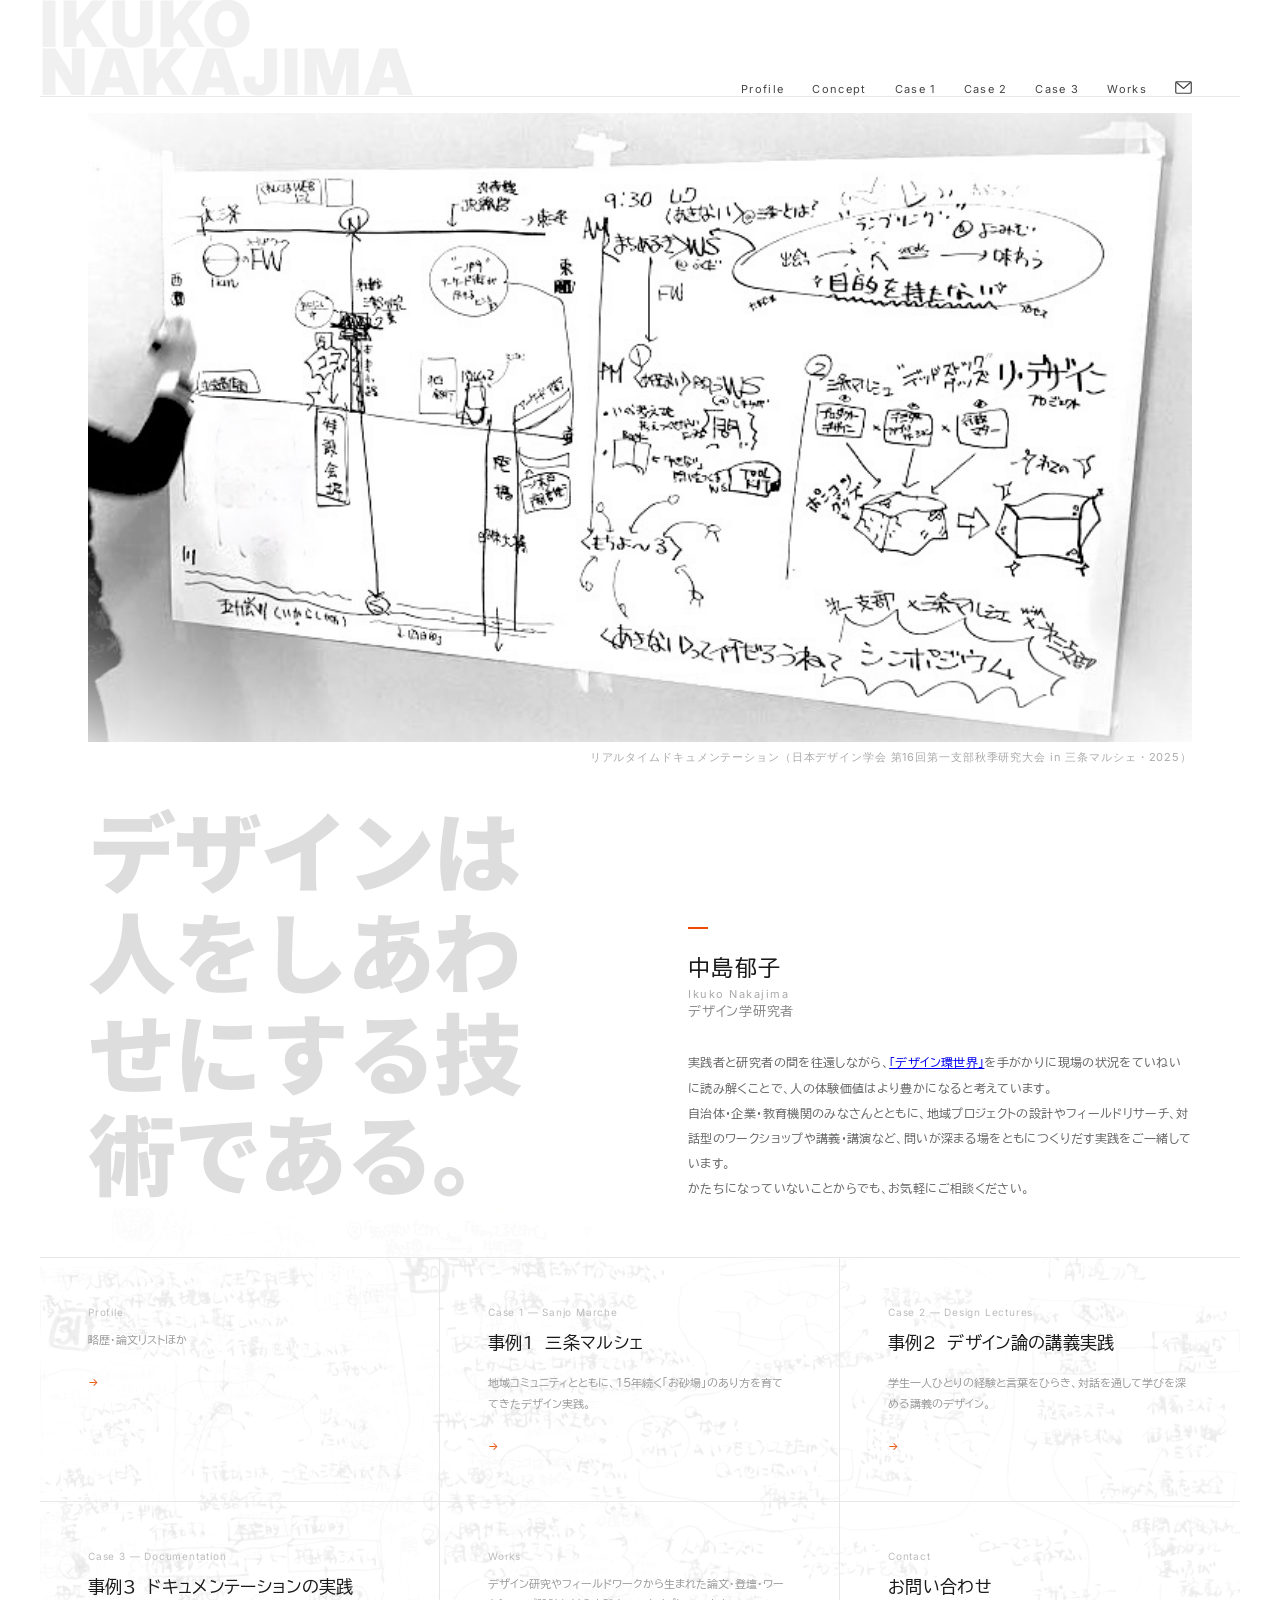
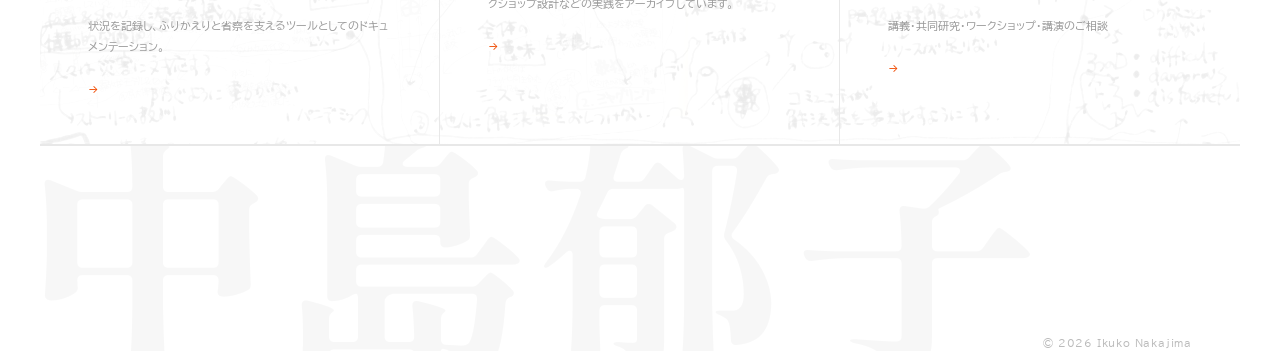
==== index.html @ 6f0a86b4 "Add files via upload" ====
<!DOCTYPE html>
<html lang="ja">
<head>
<meta charset="UTF-8">
<meta name="viewport" content="width=device-width, initial-scale=1.0">
<title>Ikuko Nakajima</title>
<meta name="description" content="Ikuko Nakajima — Designer, researcher, and educator practicing design across communities, institutions, and academia in Japan.">
<!-- Open Graph -->
<meta property="og:type" content="website">
<meta property="og:title" content="中島郁子 / Ikuko Nakajima">
<meta property="og:description" content="デザイン学研究者——実践と研究を往還し、デザイン環世界を媒介しながら状況を読み解き、誰もが楽しめる「お砂場」を創造する。">
<meta property="og:url" content="https://ikukonakajima.jp">
<meta property="og:image" content="https://ikukonakajima.jp/key/IMG_0396.jpg">
<meta property="og:locale" content="ja_JP">
<!-- Twitter Card -->
<meta name="twitter:card" content="summary_large_image">
<meta name="twitter:title" content="中島郁子 / Ikuko Nakajima">
<meta name="twitter:description" content="デザイン学研究者——実践と研究を往還し、デザイン環世界を媒介しながら状況を読み解き、誰もが楽しめる「お砂場」を創造する。">
<meta name="twitter:image" content="https://ikukonakajima.jp/key/IMG_0396.jpg">
<link rel="icon" href="favicon.svg" type="image/svg+xml">
<link rel="icon" href="/favicon.ico" type="image/x-icon">
<link href="https://fonts.googleapis.com/css2?family=BIZ+UDPGothic:wght@400;700&family=Noto+Sans+JP:wght@300;400;500;700;900&family=Inter:wght@200;300;400;900&family=Shippori+Mincho+B1:wght@800&display=swap" rel="stylesheet">
<link rel="stylesheet" href="common.css?v=6">
<style>
/* Hero image */
.hero-img-wrap {
  position: relative;
  width: 100%;
  padding: 16px 48px 8px;
}
.hero-img-wrap::after {
  content: '';
  position: absolute;
  inset: 0;
  background: radial-gradient(ellipse 88% 80% at center, transparent 55%, #fff 85%);
  pointer-events: none;
  z-index: 1;
}
.hero-img {
  width: 100%;
  height: auto;
  display: block;
}

/* Hero text — 2 column */
.hero-text {
  display: grid;
  grid-template-columns: 1fr 1fr;
  align-items: end;
}
.hero-catchcopy {
  font-family: 'Noto Sans JP', sans-serif;
  font-size: clamp(40px, 7vw, 88px);
  font-weight: 900;
  line-height: 1.15;
  letter-spacing: -0.02em;
  text-wrap: balance;
  -webkit-text-size-adjust: 100%;
  overflow-wrap: anywhere;
  padding: 32px 48px 32px 48px;
}
.hero-right { padding: 32px 48px 32px 48px; }
.hero-accent {
  width: 20px;
  height: 2px;
  background: #f04a00;
  margin-bottom: 28px;
}
.hero-name {
  font-family: 'BIZ UDPGothic', sans-serif;
  font-size: 22px;
  font-weight: 500;
  letter-spacing: 0.06em;
  margin-bottom: 8px;
}
.hero-name-en {
  font-family: 'Inter', sans-serif;
  font-size: 11px;
  font-weight: 400;
  letter-spacing: 0.14em;
  color: #aaa;
  margin-bottom: 40px;
}
.hero-lead {
  font-family: 'BIZ UDPGothic', sans-serif;
  font-size: 12px;
  font-weight: 400;
  line-height: 2.1;
  color: #666;
  letter-spacing: 0.03em;
}

/* Pages grid */
.pages-grid {
  display: grid;
  grid-template-columns: repeat(3, 1fr);
  border-top: 1px solid #e8e8e8;
  margin-top: 24px;
  position: relative;
}
.pages-grid::before {
  content: '';
  position: absolute;
  inset: 0;
  background-image: url(key/008.jpg);
  background-size: cover;
  background-position: center top;
  opacity: 0.18;
  pointer-events: none;
  z-index: 0;
}
.page-card {
  padding: 48px 48px;
  border-right: 1px solid #e8e8e8;
  border-bottom: 1px solid #e8e8e8;
  text-decoration: none;
  color: #1a1a1a;
  display: block;
  position: relative;
  overflow: hidden;
}
.page-card::before {
  content: '';
  position: absolute;
  inset: 0;
  background-image: var(--card-bg);
  background-size: cover;
  background-position: center;
  opacity: 0;
  transition: opacity 0.4s ease;
  z-index: 0;
}
.page-card:hover::before { opacity: 1; }
.page-card > * { position: relative; z-index: 1; }
.page-card:nth-child(3n) { border-right: none; }
.page-card-en {
  font-family: 'Inter', sans-serif;
  font-size: 10px;
  font-weight: 400;
  letter-spacing: 0.08em;
  color: #bbb;
  margin-bottom: 12px;
}
.page-card-ja {
  font-size: 17px;
  font-weight: 500;
  letter-spacing: 0.02em;
  margin-bottom: 16px;
  line-height: 1.55;
}
.page-card-desc {
  font-size: 11px;
  font-weight: 400;
  color: #999;
  line-height: 1.9;
}
.page-card-arrow {
  font-family: 'Inter', sans-serif;
  font-size: 11px;
  color: #f04a00;
  margin-top: 24px;
}
.page-wrap { position: relative; overflow: hidden; }
.bg-sketch {
  position: absolute;
  bottom: 12%;
  left: -6%;
  width: 60%;
  opacity: 0.15;
  pointer-events: none;
  mix-blend-mode: multiply;
  z-index: 0;
}
</style>
</head>
<body>
<div class="page-wrap">

<img class="bg-sketch" src="key/IMG_5547_w.jpeg" alt="">

<nav>
<button class="hamburger" aria-label="メニュー" onclick="toggleNav(this)"><span></span><span></span><span></span></button>
  <div class="nav-bottom">
    <a class="nav-logo" href="/">IKUKO<br>NAKAJIMA</a>
  </div>
  <div class="nav-top">
    <ul class="nav-links">
      <li><a href="outputs.html">Profile</a></li>
      <li><a href="concept.html">Concept</a></li>
      <li class="nav-case"><a href="case1.html">Case 1</a><span class="nav-case-ja">三条マルシェ</span></li>
      <li class="nav-case"><a href="case2.html">Case 2</a><span class="nav-case-ja">デザイン論</span></li>
      <li class="nav-case"><a href="documentation.html">Case 3</a><span class="nav-case-ja">ドキュメンテーション</span></li>
      <li class="nav-case"><a href="project.html">Works</a><span class="nav-case-ja">Works</span></li>
      <li><a href="contact.html" aria-label="お問い合わせ" style="display:flex;align-items:center;"><svg width="17" height="13" viewBox="0 0 17 13" fill="none" xmlns="http://www.w3.org/2000/svg"><rect x="0.75" y="0.75" width="15.5" height="11.5" rx="1.25" stroke="currentColor" stroke-width="1.2"/><polyline points="0.75,0.75 8.5,7.5 16.25,0.75" stroke="currentColor" stroke-width="1.2" stroke-linejoin="round" fill="none"/></svg></a></li>
    </ul>
  </div>
</nav>


<div class="hero-img-wrap">
  <img class="hero-img" src="key/IMG_0396.jpg" alt="デザイン環世界">
</div>
<p style="font-family: 'Inter', sans-serif; font-size: 11px; color: #aaa; letter-spacing: 0.08em; padding: 0 48px 0 48px; text-align: right;">リアルタイムドキュメンテーション（日本デザイン学会 第16回第一支部秋季研究大会 in 三条マルシェ・2025）</p>

<div class="hero-text">
  <a class="hero-catchcopy" href="concept.html" style="text-decoration:none;color:#ddd;">デザインは人をしあわせにする技術である。</a>
  <div class="hero-right">
    <div class="hero-accent"></div>
    <div class="hero-name">中島郁子</div>
    <div class="hero-name-en" style="margin-bottom: 4px;">Ikuko Nakajima</div>
    <div style="font-family: 'BIZ UDPGothic', sans-serif; font-size: 13px; color: #888; letter-spacing: 0.06em; margin-bottom: 32px;">デザイン学研究者</div>
    <p class="hero-lead">実践者と研究者の間を往還しながら、<a href="concept.html">「デザイン環世界」</a>を手がかりに現場の状況をていねいに読み解くことで、人の体験価値はより豊かになると考えています。</p>
    <p class="hero-lead">自治体・企業・教育機関のみなさんとともに、地域プロジェクトの設計やフィールドリサーチ、対話型のワークショップや講義・講演など、問いが深まる場をともにつくりだす実践をご一緒しています。</p>
    <p class="hero-lead">かたちになっていないことからでも、お気軽にご相談ください。</p>
  </div>
</div>

<div class="pages-grid">
  <a class="page-card" href="outputs.html" style="--card-bg: url(key/IMG_2172.jpeg)">
    <div class="page-card-en">Profile</div>
    <div class="page-card-desc">略歴・論文リストほか</div>
    <div class="page-card-arrow">→</div>
  </a>
  <a class="page-card" href="case1.html" style="--card-bg: url(key/DSCN5228.JPG)">
    <div class="page-card-en">Case 1 — Sanjo Marche</div>
    <div class="page-card-ja">事例1　三条マルシェ</div>
    <div class="page-card-desc">地域コミュニティとともに、15年続く「お砂場」のあり方を育ててきたデザイン実践。</div>
    <div class="page-card-arrow">→</div>
  </a>
  <a class="page-card" href="case2.html" style="--card-bg: url(key/IMG_6248.jpg)">
    <div class="page-card-en">Case 2 — Design Lectures</div>
    <div class="page-card-ja">事例2　デザイン論の講義実践</div>
    <div class="page-card-desc">学生一人ひとりの経験と言葉をひらき、対話を通して学びを深める講義のデザイン。</div>
    <div class="page-card-arrow">→</div>
  </a>
  <a class="page-card" href="documentation.html" style="--card-bg: url(key/IMG_0260.jpg)">
    <div class="page-card-en">Case 3 — Documentation</div>
    <div class="page-card-ja">事例3　ドキュメンテーションの実践</div>
    <div class="page-card-desc">状況を記録し、ふりかえりと省察を支えるツールとしてのドキュメンテーション。</div>
    <div class="page-card-arrow">→</div>
  </a>
  <a class="page-card" href="project.html" style="--card-bg: url(key/DSC_0581.JPG)">
    <div class="page-card-en">Works</div>
    <div class="page-card-desc">デザイン研究やフィールドワークから生まれた論文・登壇・ワークショップ設計などの実践をアーカイブしています。</div>
    <div class="page-card-arrow">→</div>
  </a>
  <a class="page-card" href="contact.html" style="--card-bg: url(key/IMG_1070.jpeg)">
    <div class="page-card-en">Contact</div>
    <div class="page-card-ja">お問い合わせ</div>
    <div class="page-card-desc">講義・共同研究・ワークショップ・講演のご相談</div>
    <div class="page-card-arrow">→</div>
  </a>
</div>

<footer>
  <div class="footer-name">中島郁子</div>
  <div class="footer-copy">© 2026 Ikuko Nakajima</div>
</footer>

</div><!-- /.page-wrap -->

<script>
function toggleNav(btn) {
  btn.classList.toggle('active');
  document.querySelector('.nav-top').classList.toggle('open');
}
</script>

</body>
</html>
---- common.css ----
/* ============================================================
   common.css — ikukonakajima.jp 共通スタイル
   全ページで共有。ページ固有のスタイルは各HTMLの<style>に記述。
   ============================================================ */

/* Reset */
*, *::before, *::after {
  box-sizing: border-box;
  margin: 0;
  padding: 0;
}

/* Variables */
:root {
  --accent: #f04a00;
}

/* Base */
html, body {
  overflow-x: hidden;
  max-width: 100%;
}
body {
  font-family: 'BIZ UDPGothic', sans-serif;
  background: #fff;
  color: #1a1a1a;
  font-size: 14px;
  margin: 0;
  position: relative;
}

/* コンテンツ幅制限（bodyではなく各コンテナに適用） */
.page-wrap,
nav,
.page-header,
.page-body,
.concept-body,
.contact-body,
.outputs-list,
footer {
  max-width: 1200px;
  margin-left: auto;
  margin-right: auto;
}

/* ============================================================
   Nav
   ============================================================ */
nav {
  padding: 0 48px 0 0;
  display: flex;
  justify-content: space-between;
  align-items: flex-end;
  border-bottom: 1px solid #e8e8e8;
}
.nav-top {
  display: flex;
  align-items: flex-end;
}
.nav-bottom {
  padding: 0;
}
.nav-logo {
  font-family: 'Inter', sans-serif;
  font-size: clamp(32px, 5vw, 64px);
  font-weight: 900;
  letter-spacing: 0.04em;
  color: rgba(0,0,0,0.06);
  text-decoration: none;
  line-height: 0.75;
  display: block;
}
.nav-links {
  display: flex;
  gap: 28px;
  list-style: none;
}
.nav-links a {
  font-family: 'Inter', sans-serif;
  font-size: 11px;
  font-weight: 400;
  letter-spacing: 0.12em;
  color: #444;
  text-decoration: none;
  white-space: nowrap;
}
.nav-links a:hover {
  color: var(--accent);
}
.nav-links a.active {
  color: #1a1a1a;
}
.nav-case {
  position: relative;
}
.nav-case-ja {
  position: absolute;
  top: 100%;
  left: 50%;
  transform: translateX(-50%);
  font-family: 'BIZ UDPGothic', sans-serif;
  font-size: 10px;
  color: #888;
  white-space: nowrap;
  padding-top: 6px;
  opacity: 0;
  pointer-events: none;
  transition: opacity 0.15s;
  letter-spacing: 0.06em;
}
.nav-case:hover .nav-case-ja {
  opacity: 1;
}
.nav-lang {
  border: 1px solid #ccc;
  padding: 2px 7px;
  border-radius: 2px;
  font-size: 10px !important;
  color: #999 !important;
  letter-spacing: 0.1em;
}

/* Dropdown */
.nav-item {
  position: relative;
}
.nav-dropdown {
  display: none;
  position: absolute;
  top: 100%;
  right: 0;
  padding-top: 12px;
  z-index: 100;
}
.nav-item:hover .nav-dropdown {
  display: block;
}
.nav-dropdown ul {
  list-style: none;
  background: #fff;
  border: 1px solid #e8e8e8;
  padding: 12px 0;
  min-width: 160px;
}
.nav-dropdown ul li a {
  display: block;
  padding: 6px 20px;
  font-family: 'Inter', sans-serif;
  font-size: 10px;
  font-weight: 200;
  letter-spacing: 0.1em;
  color: #888;
  text-decoration: none;
  white-space: nowrap;
}
.nav-dropdown ul li a:hover {
  color: var(--accent);
}

/* ============================================================
   Page header（index以外の全サブページ共通）
   ============================================================ */
.page-header {
  padding: 24px 48px 0 48px;
  overflow: hidden;
  border-bottom: 2px solid #1a1a1a;
  display: flex;
  align-items: baseline;
  gap: 32px;
}
.page-header-en {
  font-family: 'Inter', sans-serif;
  font-size: clamp(48px, 8vw, 100px);
  font-weight: 900;
  letter-spacing: -0.02em;
  line-height: 1;
  color: #1a1a1a;
  margin-bottom: -0.14em;
}
.page-header-ja {
  font-size: 14px;
  font-weight: 400;
  color: #999;
  letter-spacing: 0.06em;
}

/* ============================================================
   Footer
   ============================================================ */
footer {
  border-top: 1px solid #e8e8e8;
  padding: 0;
  position: relative;
  overflow: hidden;
  line-height: 1;
}
.footer-name {
  padding-left: 0;
  margin-left: -0.08em;
  font-family: 'Shippori Mincho B1', serif;
  font-size: clamp(80px, 20vw, 280px);
  font-weight: 800;
  color: rgba(0,0,0,0.03);
  display: block;
  white-space: nowrap;
  line-height: 0.85;
  pointer-events: none;
  margin-top: -0.05em;
  max-width: 100%;
  overflow: hidden;
}
.footer-copy {
  font-family: 'BIZ UDPGothic', sans-serif;
  font-size: 10px;
  font-weight: 400;
  color: #bbb;
  letter-spacing: 0.08em;
  position: absolute;
  right: 48px;
  bottom: 0.3em;
}

/* ============================================================
   Hamburger
   ============================================================ */
.hamburger {
  display: none;
  flex-direction: column;
  gap: 5px;
  cursor: pointer;
  position: absolute;
  top: 50%;
  right: 16px;
  transform: translateY(-50%);
  padding: 8px;
  z-index: 200;
  background: none;
  border: none;
}
.hamburger span {
  display: block;
  width: 22px;
  height: 1.5px;
  background: #888;
  transition: all 0.25s;
}
.hamburger.active span:nth-child(1) {
  transform: translateY(6.5px) rotate(45deg);
}
.hamburger.active span:nth-child(2) {
  opacity: 0;
}
.hamburger.active span:nth-child(3) {
  transform: translateY(-6.5px) rotate(-45deg);
}

/* ============================================================
   Responsive — 共通
   ============================================================ */
@media (max-width: 768px) {

  /* Hamburger */
  .hamburger { display: flex; }

  /* Nav */
  nav {
    flex-direction: column;
    align-items: flex-start;
    padding: 0 !important;
    position: relative;
  }
  .nav-bottom { width: 100%; padding: 0 !important; }
  .nav-logo { padding: 10px 16px !important; display: block; }

  .nav-top {
    display: none;
    width: 100%;
    background: #fff;
    border-top: 1px solid #e8e8e8;
  }
  .nav-top.open { display: flex; }

  .nav-links {
    flex-direction: column;
    gap: 0;
    padding: 4px 16px 16px;
    width: 100%;
  }
  .nav-links > li { border-bottom: 1px solid #f5f5f5; }
  .nav-links a { display: block; padding: 11px 0; white-space: normal; }

  .nav-item .nav-dropdown {
    position: static;
    display: block !important;
    padding-top: 0;
  }
  .nav-item .nav-dropdown ul {
    border: none;
    background: #fafafa;
    padding: 0 0 8px 16px;
    min-width: unset;
  }
  .nav-item .nav-dropdown ul li a { padding: 8px 0; font-size: 11px; }

  /* Page header */
  .page-header { padding: 24px 16px 20px !important; flex-wrap: wrap; gap: 8px; }

  /* Content areas — 各ページの主コンテナ */
  .concept-body,
  .page-body,
  .contact-body,
  .outputs-list { padding: 24px 16px 40px !important; }

  /* Index — Hero */
  .hero-img-wrap { padding: 16px !important; }
  .hero-text { grid-template-columns: 1fr !important; }
  .hero-catchcopy { padding: 20px 16px 12px !important; }
  .hero-right { padding: 12px 16px 24px !important; max-width: 100%; }

  /* Index — Pages grid */
  .pages-grid { grid-template-columns: 1fr !important; }
  .page-card { padding: 24px 16px !important; border-right: 1px solid #e8e8e8 !important; }

  /* Case pages */
  .illust-wrap { grid-template-columns: 1fr !important; gap: 20px; }
  .photo-grid { grid-template-columns: 1fr !important; }
  .photo-grid-3 { grid-template-columns: 1fr 1fr !important; }

  /* Concept */
  .three-item { grid-template-columns: 40px 1fr !important; gap: 12px; }
  .notes { padding-left: 52px !important; }

  /* Profile */
  .profile-wrap { grid-template-columns: 1fr !important; padding: 32px 16px 48px !important; gap: 28px; }

  /* Outputs / career */
  .career-item { grid-template-columns: 48px 1fr !important; gap: 12px; }
  .year-block { grid-template-columns: 1fr !important; gap: 8px; }
  .year-label { font-size: 20px !important; }

  /* Documentation */
  .doc-block { grid-template-columns: 1fr !important; gap: 20px; }
  .doc-cards-grid { grid-template-columns: 1fr !important; }
  .doc-thumb { max-width: 100%; }

  /* Background sketch */
  .bg-sketch { display: none; }

  /* Footer */
  .footer-copy { right: 16px !important; }
}
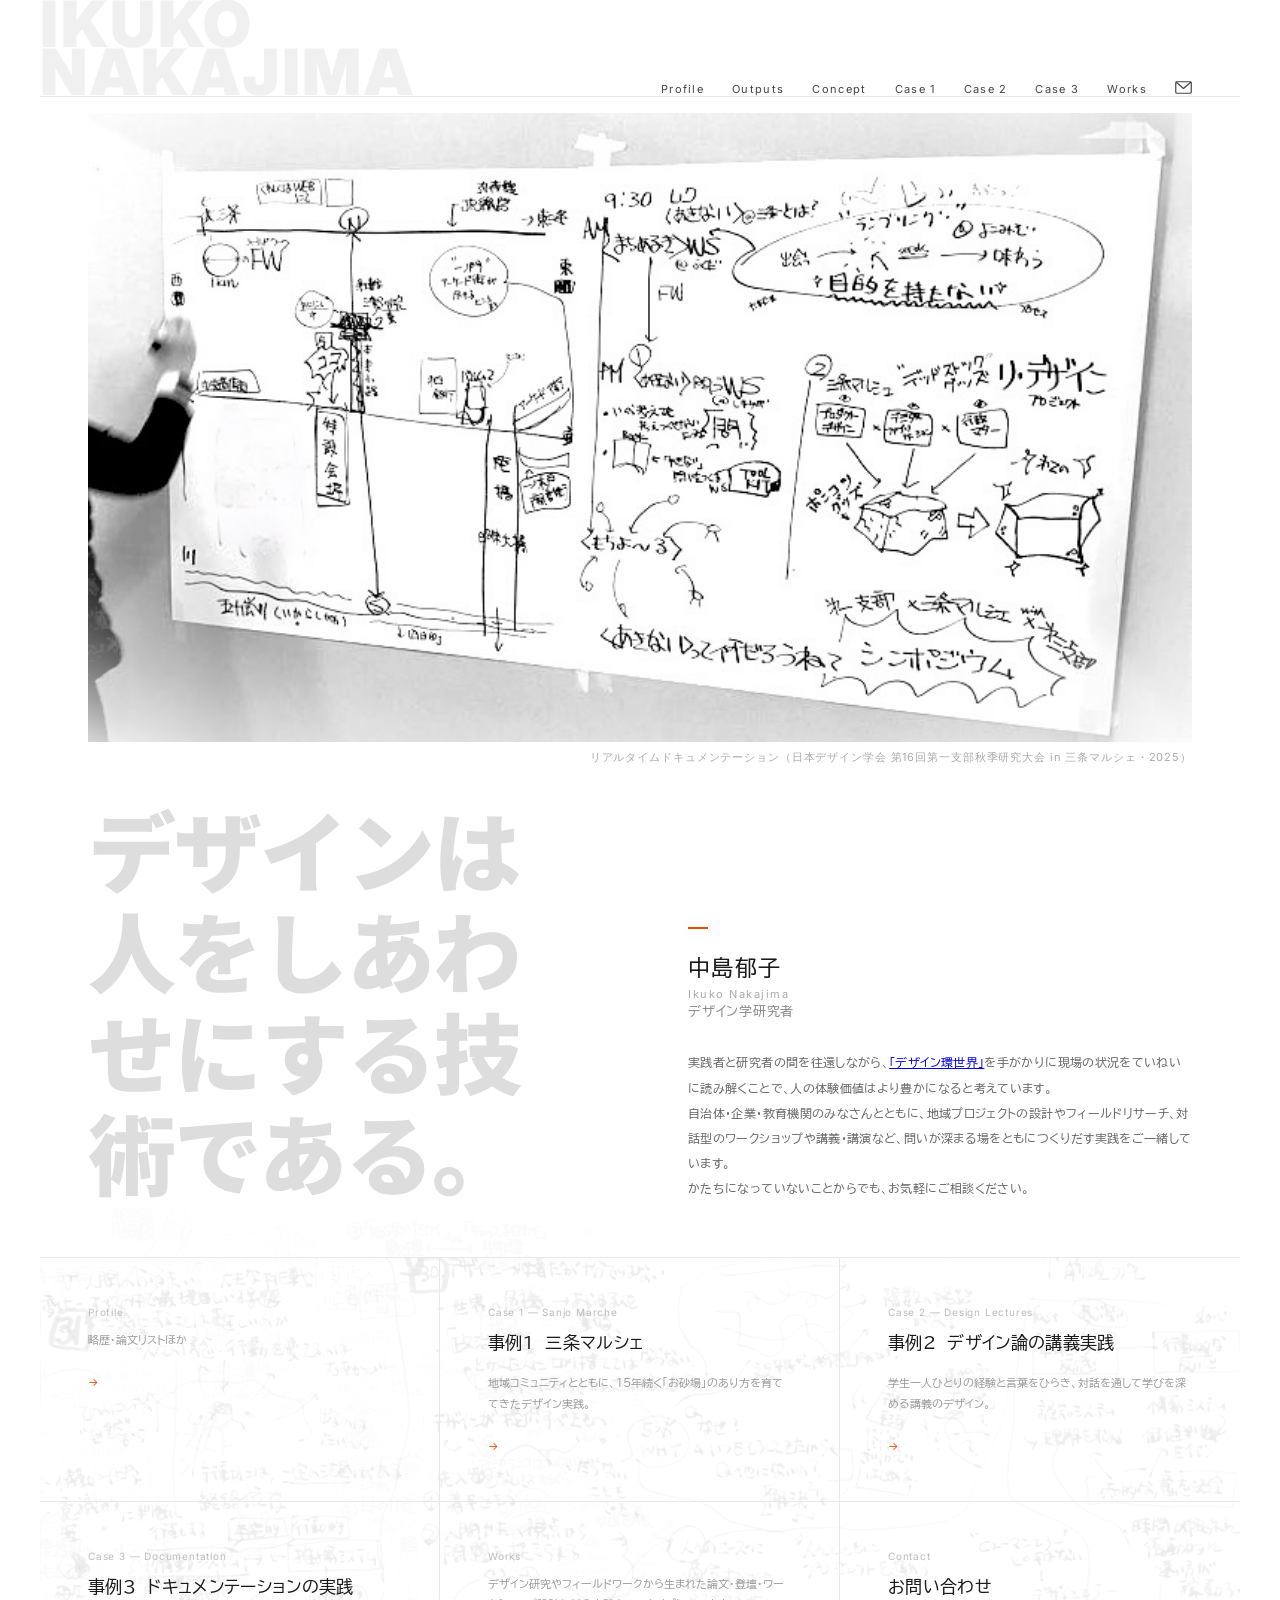
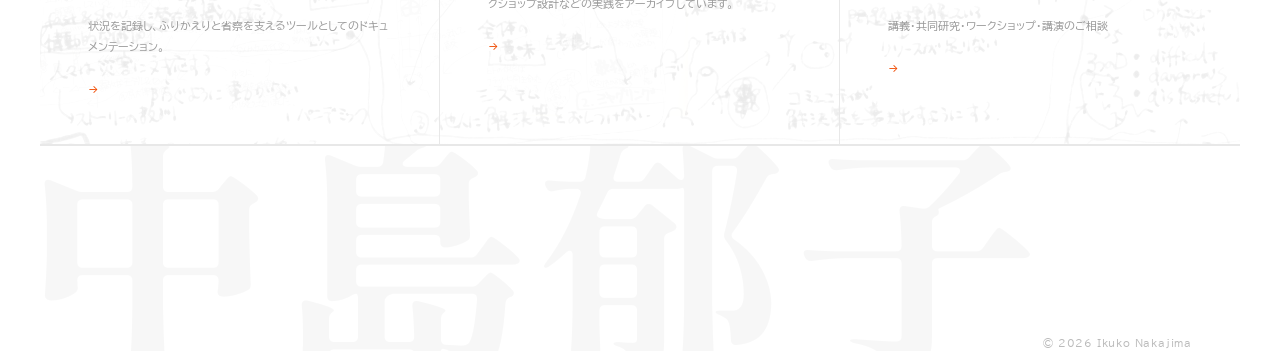
==== commit 506800ab: "Add files via upload" ====
--- a/index.html
+++ b/index.html
@@ -20,7 +20,7 @@
 <link rel="icon" href="favicon.svg" type="image/svg+xml">
 <link rel="icon" href="/favicon.ico" type="image/x-icon">
 <link href="https://fonts.googleapis.com/css2?family=BIZ+UDPGothic:wght@400;700&family=Noto+Sans+JP:wght@300;400;500;700;900&family=Inter:wght@200;300;400;900&family=Shippori+Mincho+B1:wght@800&display=swap" rel="stylesheet">
-<link rel="stylesheet" href="common.css?v=6">
+<link rel="stylesheet" href="common2.css">
 <style>
 /* Hero image */
 .hero-img-wrap {
@@ -186,6 +186,7 @@
   <div class="nav-top">
     <ul class="nav-links">
       <li><a href="outputs.html">Profile</a></li>
+      <li><a href="outputs.html#outputs">Outputs</a></li>
       <li><a href="concept.html">Concept</a></li>
       <li class="nav-case"><a href="case1.html">Case 1</a><span class="nav-case-ja">三条マルシェ</span></li>
       <li class="nav-case"><a href="case2.html">Case 2</a><span class="nav-case-ja">デザイン論</span></li>
--- a/common2.css
+++ b/common2.css
@@ -0,0 +1,351 @@
+/* ============================================================
+   common.css — ikukonakajima.jp 共通スタイル
+   全ページで共有。ページ固有のスタイルは各HTMLの<style>に記述。
+   ============================================================ */
+
+/* Reset */
+*, *::before, *::after {
+  box-sizing: border-box;
+  margin: 0;
+  padding: 0;
+}
+
+/* Variables */
+:root {
+  --accent: #f04a00;
+}
+
+/* Base */
+html, body {
+  overflow-x: hidden;
+  max-width: 100%;
+}
+body {
+  font-family: 'BIZ UDPGothic', sans-serif;
+  background: #fff;
+  color: #1a1a1a;
+  font-size: 14px;
+  margin: 0;
+  position: relative;
+}
+
+/* コンテンツ幅制限（bodyではなく各コンテナに適用） */
+.page-wrap,
+nav,
+.page-header,
+.page-body,
+.concept-body,
+.contact-body,
+.outputs-list,
+footer {
+  max-width: 1200px;
+  margin-left: auto;
+  margin-right: auto;
+}
+
+/* ============================================================
+   Nav
+   ============================================================ */
+nav {
+  padding: 0 48px 0 0;
+  display: flex;
+  justify-content: space-between;
+  align-items: flex-end;
+  border-bottom: 1px solid #e8e8e8;
+}
+.nav-top {
+  display: flex;
+  align-items: flex-end;
+}
+.nav-bottom {
+  padding: 0;
+}
+.nav-logo {
+  font-family: 'Inter', sans-serif;
+  font-size: clamp(32px, 5vw, 64px);
+  font-weight: 900;
+  letter-spacing: 0.04em;
+  color: rgba(0,0,0,0.06);
+  text-decoration: none;
+  line-height: 0.75;
+  display: block;
+}
+.nav-links {
+  display: flex;
+  gap: 28px;
+  list-style: none;
+}
+.nav-links a {
+  font-family: 'Inter', sans-serif;
+  font-size: 11px;
+  font-weight: 400;
+  letter-spacing: 0.12em;
+  color: #444;
+  text-decoration: none;
+  white-space: nowrap;
+}
+.nav-links a:hover {
+  color: var(--accent);
+}
+.nav-links a.active {
+  color: #1a1a1a;
+}
+.nav-case {
+  position: relative;
+}
+.nav-case-ja {
+  position: absolute;
+  top: 100%;
+  left: 50%;
+  transform: translateX(-50%);
+  font-family: 'BIZ UDPGothic', sans-serif;
+  font-size: 10px;
+  color: #888;
+  white-space: nowrap;
+  padding-top: 6px;
+  opacity: 0;
+  pointer-events: none;
+  transition: opacity 0.15s;
+  letter-spacing: 0.06em;
+}
+.nav-case:hover .nav-case-ja {
+  opacity: 1;
+}
+.nav-lang {
+  border: 1px solid #ccc;
+  padding: 2px 7px;
+  border-radius: 2px;
+  font-size: 10px !important;
+  color: #999 !important;
+  letter-spacing: 0.1em;
+}
+
+/* Dropdown */
+.nav-item {
+  position: relative;
+}
+.nav-dropdown {
+  display: none;
+  position: absolute;
+  top: 100%;
+  right: 0;
+  padding-top: 12px;
+  z-index: 100;
+}
+.nav-item:hover .nav-dropdown {
+  display: block;
+}
+.nav-dropdown ul {
+  list-style: none;
+  background: #fff;
+  border: 1px solid #e8e8e8;
+  padding: 12px 0;
+  min-width: 160px;
+}
+.nav-dropdown ul li a {
+  display: block;
+  padding: 6px 20px;
+  font-family: 'Inter', sans-serif;
+  font-size: 10px;
+  font-weight: 200;
+  letter-spacing: 0.1em;
+  color: #888;
+  text-decoration: none;
+  white-space: nowrap;
+}
+.nav-dropdown ul li a:hover {
+  color: var(--accent);
+}
+
+/* ============================================================
+   Page header（index以外の全サブページ共通）
+   ============================================================ */
+.page-header {
+  padding: 24px 48px 0 48px;
+  overflow: hidden;
+  border-bottom: 2px solid #1a1a1a;
+  display: flex;
+  align-items: baseline;
+  gap: 32px;
+}
+.page-header-en {
+  font-family: 'Inter', sans-serif;
+  font-size: clamp(48px, 8vw, 100px);
+  font-weight: 900;
+  letter-spacing: -0.02em;
+  line-height: 1;
+  color: #1a1a1a;
+  margin-bottom: -0.14em;
+}
+.page-header-ja {
+  font-size: 14px;
+  font-weight: 400;
+  color: #999;
+  letter-spacing: 0.06em;
+}
+
+/* ============================================================
+   Footer
+   ============================================================ */
+footer {
+  border-top: 1px solid #e8e8e8;
+  padding: 0;
+  position: relative;
+  overflow: hidden;
+  line-height: 1;
+}
+.footer-name {
+  padding-left: 0;
+  margin-left: -0.08em;
+  font-family: 'Shippori Mincho B1', serif;
+  font-size: clamp(80px, 20vw, 280px);
+  font-weight: 800;
+  color: rgba(0,0,0,0.03);
+  display: block;
+  white-space: nowrap;
+  line-height: 0.85;
+  pointer-events: none;
+  margin-top: -0.05em;
+  max-width: 100%;
+  overflow: hidden;
+}
+.footer-copy {
+  font-family: 'BIZ UDPGothic', sans-serif;
+  font-size: 10px;
+  font-weight: 400;
+  color: #bbb;
+  letter-spacing: 0.08em;
+  position: absolute;
+  right: 48px;
+  bottom: 0.3em;
+}
+
+/* ============================================================
+   Hamburger
+   ============================================================ */
+.hamburger {
+  display: none;
+  flex-direction: column;
+  gap: 5px;
+  cursor: pointer;
+  position: absolute;
+  top: 50%;
+  right: 16px;
+  transform: translateY(-50%);
+  padding: 8px;
+  z-index: 200;
+  background: none;
+  border: none;
+}
+.hamburger span {
+  display: block;
+  width: 22px;
+  height: 1.5px;
+  background: #888;
+  transition: all 0.25s;
+}
+.hamburger.active span:nth-child(1) {
+  transform: translateY(6.5px) rotate(45deg);
+}
+.hamburger.active span:nth-child(2) {
+  opacity: 0;
+}
+.hamburger.active span:nth-child(3) {
+  transform: translateY(-6.5px) rotate(-45deg);
+}
+
+/* ============================================================
+   Responsive — 共通
+   ============================================================ */
+@media (max-width: 768px) {
+
+  /* Hamburger */
+  .hamburger { display: flex; }
+
+  /* Nav */
+  nav {
+    flex-direction: column;
+    align-items: flex-start;
+    padding: 0 !important;
+    position: relative;
+  }
+  .nav-bottom { width: 100%; padding: 0 !important; }
+  .nav-logo { padding: 10px 16px !important; display: block; }
+
+  .nav-top {
+    display: none;
+    width: 100%;
+    background: #fff;
+    border-top: 1px solid #e8e8e8;
+  }
+  .nav-top.open { display: flex; }
+
+  .nav-links {
+    flex-direction: column;
+    gap: 0;
+    padding: 4px 16px 16px;
+    width: 100%;
+  }
+  .nav-links > li { border-bottom: 1px solid #f5f5f5; }
+  .nav-links a { display: block; padding: 11px 0; white-space: normal; }
+
+  .nav-item .nav-dropdown {
+    position: static;
+    display: block !important;
+    padding-top: 0;
+  }
+  .nav-item .nav-dropdown ul {
+    border: none;
+    background: #fafafa;
+    padding: 0 0 8px 16px;
+    min-width: unset;
+  }
+  .nav-item .nav-dropdown ul li a { padding: 8px 0; font-size: 11px; }
+
+  /* Page header */
+  .page-header { padding: 24px 16px 20px !important; flex-wrap: wrap; gap: 8px; }
+
+  /* Content areas — 各ページの主コンテナ */
+  .concept-body,
+  .page-body,
+  .contact-body,
+  .outputs-list { padding: 24px 16px 40px !important; }
+
+  /* Index — Hero */
+  .hero-img-wrap { padding: 16px !important; }
+  .hero-text { grid-template-columns: 1fr !important; }
+  .hero-catchcopy { padding: 20px 16px 12px !important; }
+  .hero-right { padding: 12px 16px 24px !important; max-width: 100%; }
+
+  /* Index — Pages grid */
+  .pages-grid { grid-template-columns: 1fr !important; }
+  .page-card { padding: 24px 16px !important; border-right: 1px solid #e8e8e8 !important; }
+
+  /* Case pages */
+  .illust-wrap { grid-template-columns: 1fr !important; gap: 20px; }
+  .photo-grid { grid-template-columns: 1fr !important; }
+  .photo-grid-3 { grid-template-columns: 1fr 1fr !important; }
+
+  /* Concept */
+  .three-item { grid-template-columns: 40px 1fr !important; gap: 12px; }
+  .notes { padding-left: 52px !important; }
+
+  /* Profile */
+  .profile-wrap { grid-template-columns: 1fr !important; padding: 32px 16px 48px !important; gap: 28px; }
+
+  /* Outputs / career */
+  .career-item { grid-template-columns: 48px 1fr !important; gap: 12px; }
+  .year-block { grid-template-columns: 1fr !important; gap: 8px; }
+  .year-label { font-size: 20px !important; }
+
+  /* Documentation */
+  .doc-block { grid-template-columns: 1fr !important; gap: 20px; }
+  .doc-cards-grid { grid-template-columns: 1fr !important; }
+  .doc-thumb { max-width: 100%; }
+
+  /* Background sketch */
+  .bg-sketch { display: none; }
+
+  /* Footer */
+  .footer-copy { right: 16px !important; }
+}
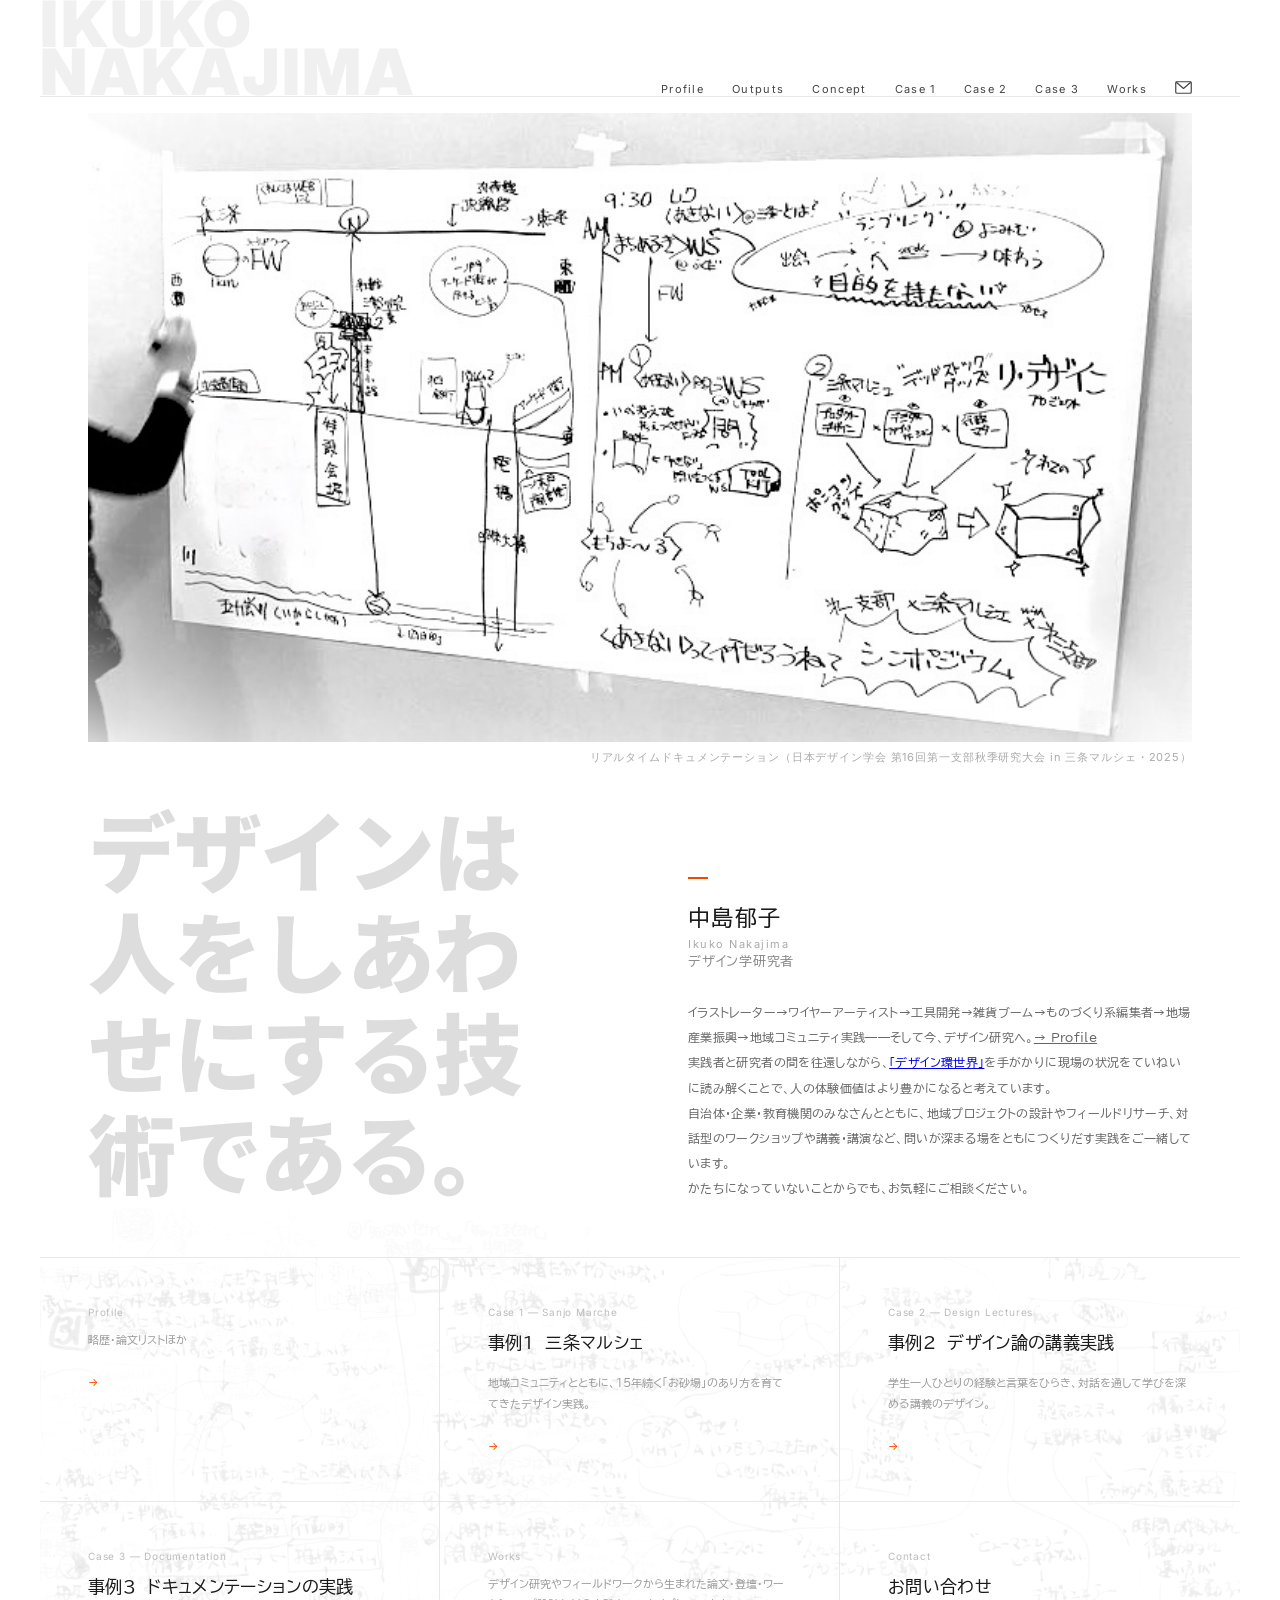
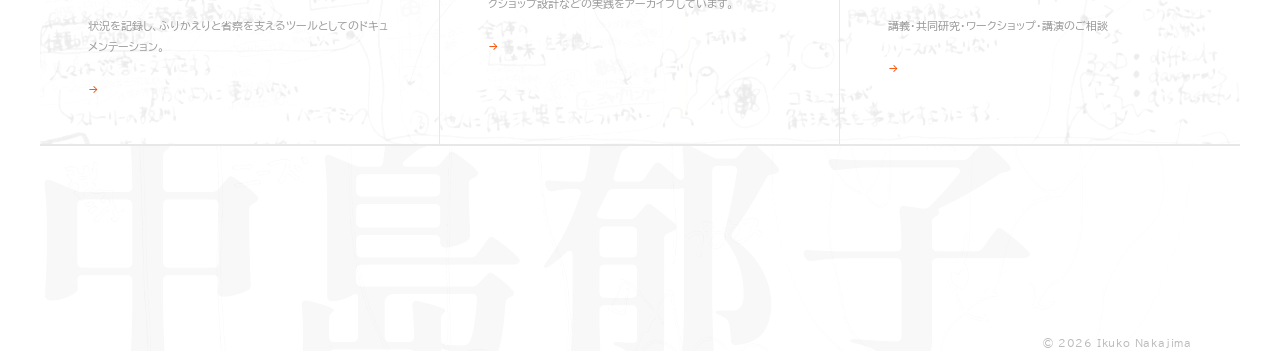
==== commit 60ce3a37: "Add files via upload" ====
--- a/index.html
+++ b/index.html
@@ -210,6 +210,7 @@
     <div class="hero-name">中島郁子</div>
     <div class="hero-name-en" style="margin-bottom: 4px;">Ikuko Nakajima</div>
     <div style="font-family: 'BIZ UDPGothic', sans-serif; font-size: 13px; color: #888; letter-spacing: 0.06em; margin-bottom: 32px;">デザイン学研究者</div>
+    <p class="hero-lead">イラストレーター→ワイヤーアーティスト→工具開発→雑貨ブーム→ものづくり系編集者→地場産業振興→地域コミュニティ実践——そして今、デザイン研究へ。<a href="outputs.html" style="color: inherit; text-decoration: underline; white-space: nowrap;">→ Profile</a></p>
     <p class="hero-lead">実践者と研究者の間を往還しながら、<a href="concept.html">「デザイン環世界」</a>を手がかりに現場の状況をていねいに読み解くことで、人の体験価値はより豊かになると考えています。</p>
     <p class="hero-lead">自治体・企業・教育機関のみなさんとともに、地域プロジェクトの設計やフィールドリサーチ、対話型のワークショップや講義・講演など、問いが深まる場をともにつくりだす実践をご一緒しています。</p>
     <p class="hero-lead">かたちになっていないことからでも、お気軽にご相談ください。</p>
--- a/common2.css
+++ b/common2.css
@@ -175,7 +175,7 @@
   letter-spacing: -0.02em;
   line-height: 1;
   color: #1a1a1a;
-  margin-bottom: -0.14em;
+  margin-bottom: -0.2em;
 }
 .page-header-ja {
   font-size: 14px;
@@ -193,6 +193,17 @@
   position: relative;
   overflow: hidden;
   line-height: 1;
+}
+footer::before {
+  content: '';
+  position: absolute;
+  inset: 0;
+  background-image: url(key/5050.jpeg);  /* 切替候補: url(key/IMG_5547_w.jpeg) */
+  background-size: cover;
+  background-position: center;
+  opacity: 0.12;
+  pointer-events: none;
+  z-index: 0;
 }
 .footer-name {
   padding-left: 0;
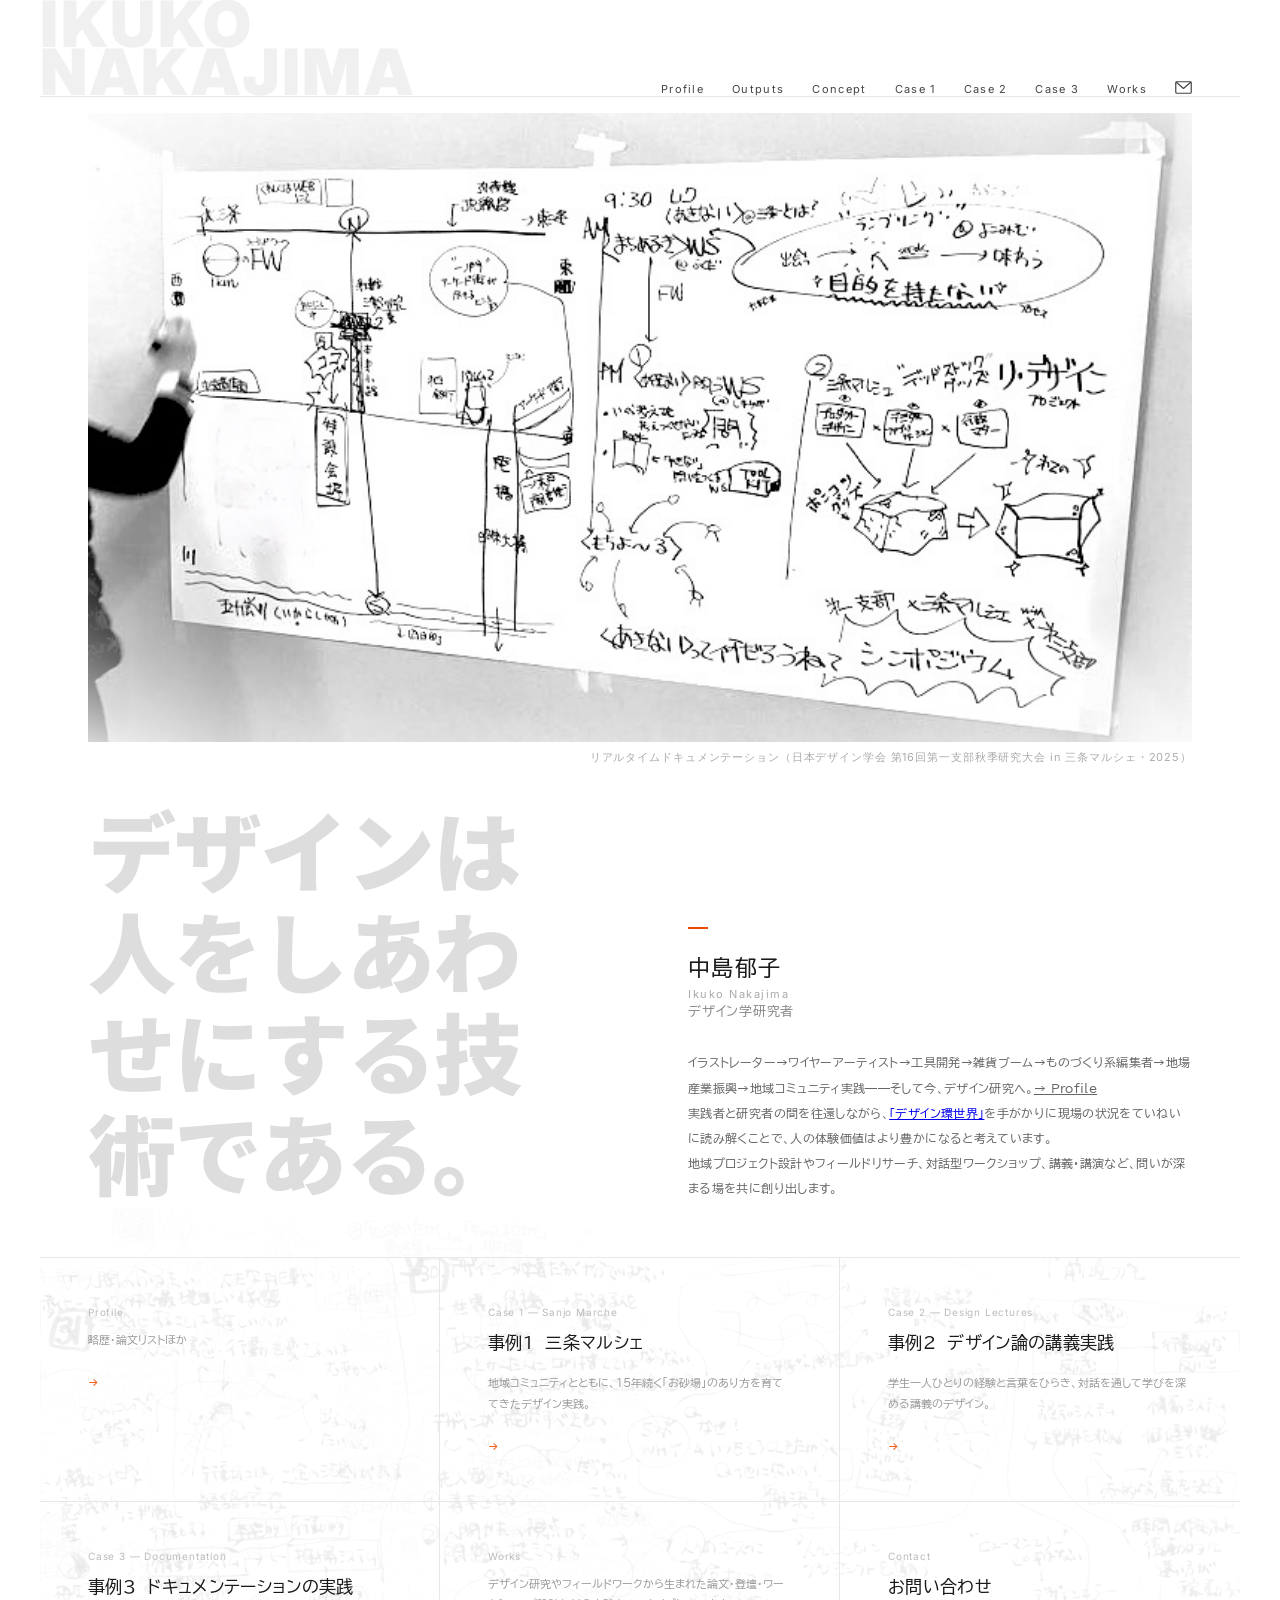
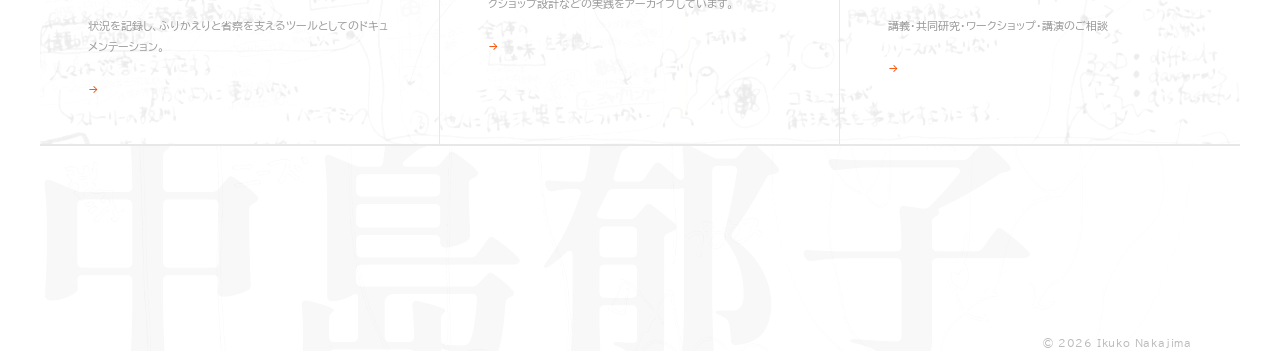
==== commit 3aeadc4a: "Add files via upload" ====
--- a/index.html
+++ b/index.html
@@ -212,8 +212,7 @@
     <div style="font-family: 'BIZ UDPGothic', sans-serif; font-size: 13px; color: #888; letter-spacing: 0.06em; margin-bottom: 32px;">デザイン学研究者</div>
     <p class="hero-lead">イラストレーター→ワイヤーアーティスト→工具開発→雑貨ブーム→ものづくり系編集者→地場産業振興→地域コミュニティ実践——そして今、デザイン研究へ。<a href="outputs.html" style="color: inherit; text-decoration: underline; white-space: nowrap;">→ Profile</a></p>
     <p class="hero-lead">実践者と研究者の間を往還しながら、<a href="concept.html">「デザイン環世界」</a>を手がかりに現場の状況をていねいに読み解くことで、人の体験価値はより豊かになると考えています。</p>
-    <p class="hero-lead">自治体・企業・教育機関のみなさんとともに、地域プロジェクトの設計やフィールドリサーチ、対話型のワークショップや講義・講演など、問いが深まる場をともにつくりだす実践をご一緒しています。</p>
-    <p class="hero-lead">かたちになっていないことからでも、お気軽にご相談ください。</p>
+    <p class="hero-lead">地域プロジェクト設計やフィールドリサーチ、対話型ワークショップ、講義・講演など、問いが深まる場を共に創り出します。</p>
   </div>
 </div>
 
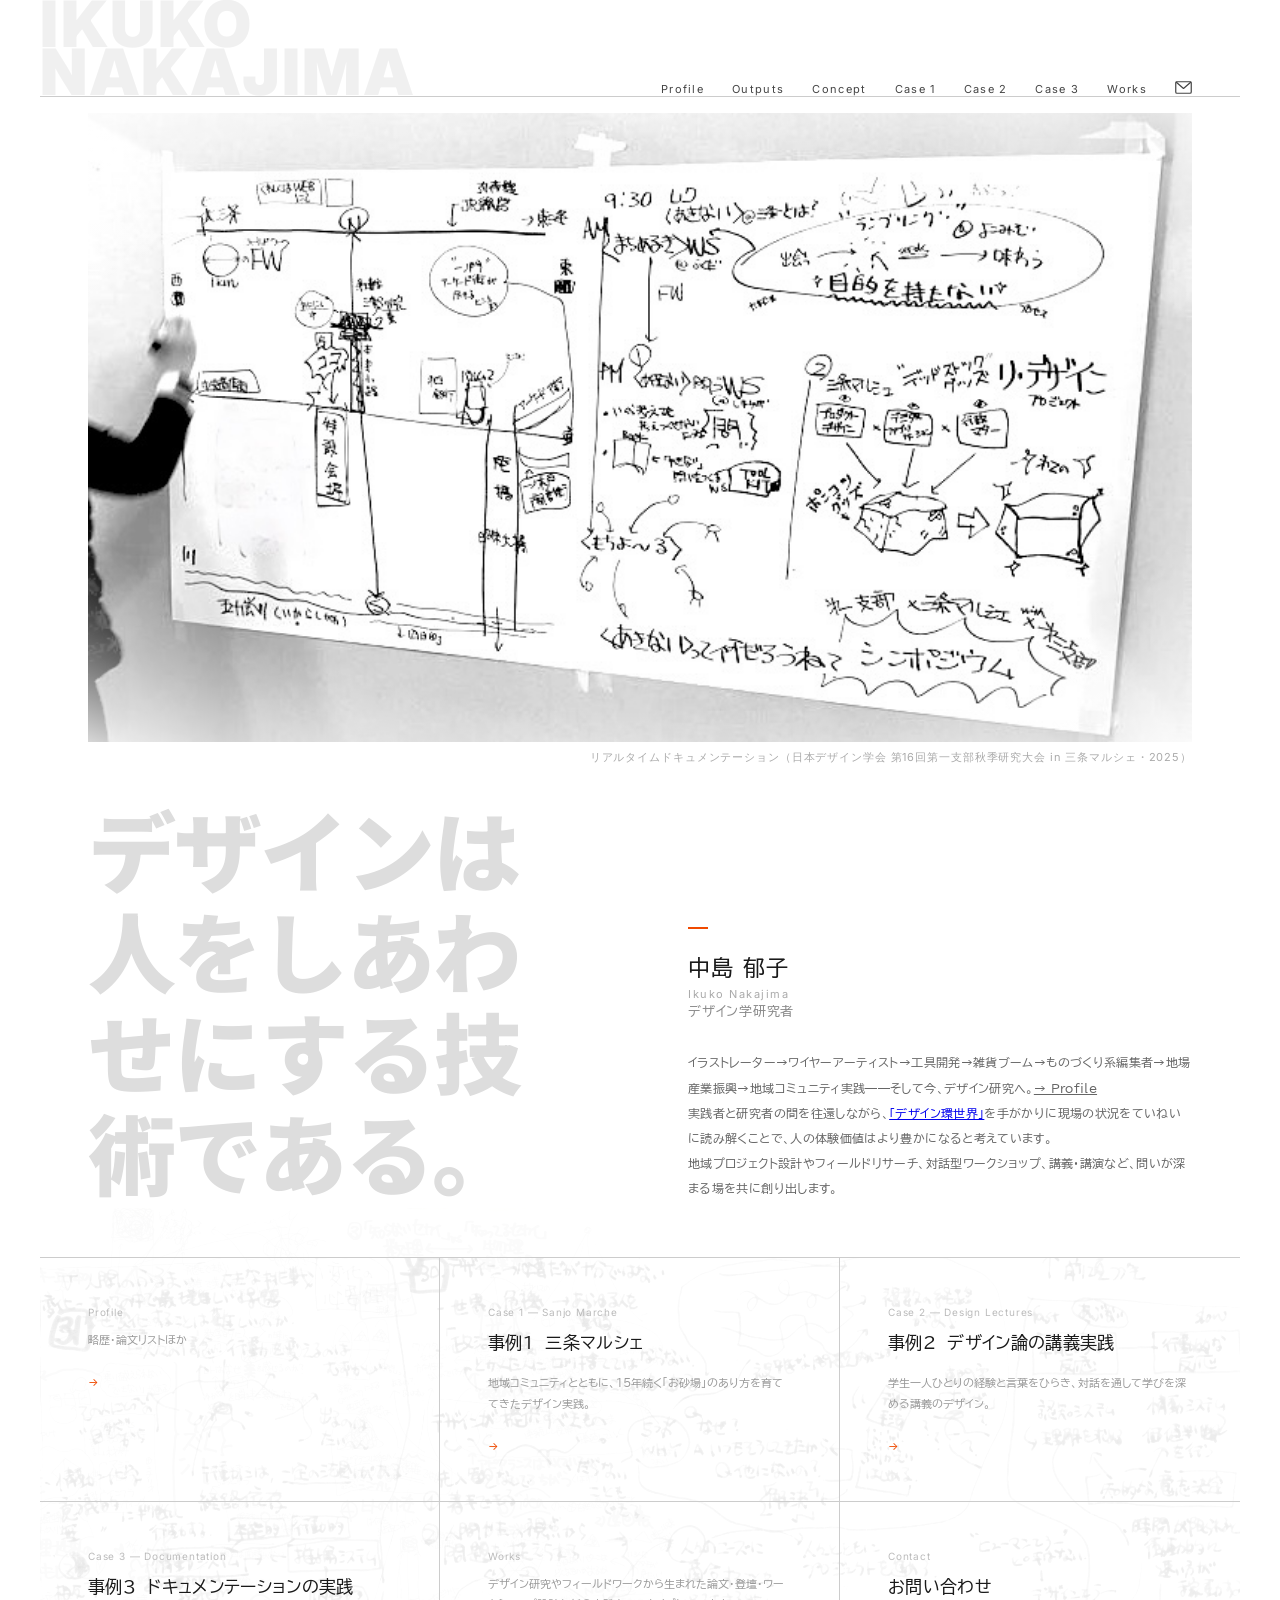
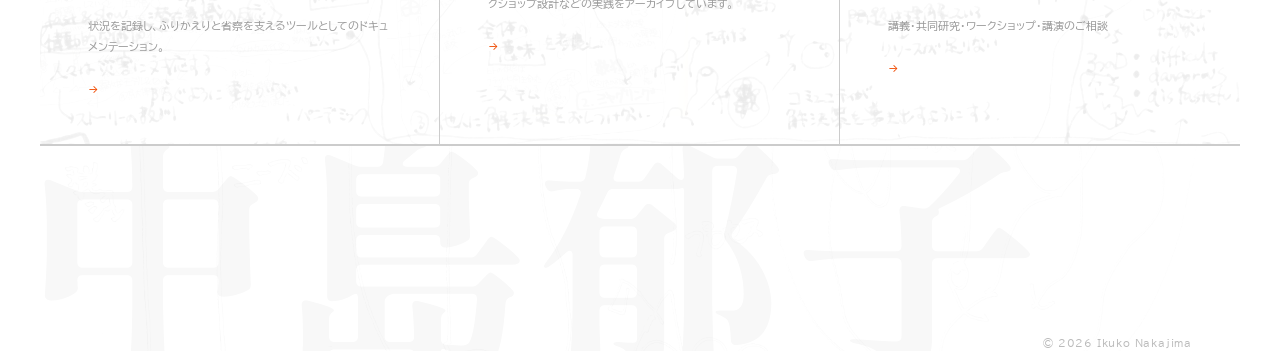
==== commit f8cd93f4: "Add files via upload" ====
--- a/index.html
+++ b/index.html
@@ -94,7 +94,7 @@
 .pages-grid {
   display: grid;
   grid-template-columns: repeat(3, 1fr);
-  border-top: 1px solid #e8e8e8;
+  border-top: 1px solid #ccc;
   margin-top: 24px;
   position: relative;
 }
@@ -111,8 +111,8 @@
 }
 .page-card {
   padding: 48px 48px;
-  border-right: 1px solid #e8e8e8;
-  border-bottom: 1px solid #e8e8e8;
+  border-right: 1px solid #ccc;
+  border-bottom: 1px solid #ccc;
   text-decoration: none;
   color: #1a1a1a;
   display: block;
@@ -207,7 +207,7 @@
   <a class="hero-catchcopy" href="concept.html" style="text-decoration:none;color:#ddd;">デザインは人をしあわせにする技術である。</a>
   <div class="hero-right">
     <div class="hero-accent"></div>
-    <div class="hero-name">中島郁子</div>
+    <div class="hero-name">中島 郁子</div>
     <div class="hero-name-en" style="margin-bottom: 4px;">Ikuko Nakajima</div>
     <div style="font-family: 'BIZ UDPGothic', sans-serif; font-size: 13px; color: #888; letter-spacing: 0.06em; margin-bottom: 32px;">デザイン学研究者</div>
     <p class="hero-lead">イラストレーター→ワイヤーアーティスト→工具開発→雑貨ブーム→ものづくり系編集者→地場産業振興→地域コミュニティ実践——そして今、デザイン研究へ。<a href="outputs.html" style="color: inherit; text-decoration: underline; white-space: nowrap;">→ Profile</a></p>
--- a/common2.css
+++ b/common2.css
@@ -51,7 +51,7 @@
   display: flex;
   justify-content: space-between;
   align-items: flex-end;
-  border-bottom: 1px solid #e8e8e8;
+  border-bottom: 1px solid #ccc;
 }
 .nav-top {
   display: flex;
@@ -138,7 +138,7 @@
 .nav-dropdown ul {
   list-style: none;
   background: #fff;
-  border: 1px solid #e8e8e8;
+  border: 1px solid #ccc;
   padding: 12px 0;
   min-width: 160px;
 }
@@ -185,10 +185,37 @@
 }
 
 /* ============================================================
+   Statement block — 全ページ共通（Profile / Documentation / Concept）
+   ============================================================ */
+.statement-block {
+  display: grid;
+  grid-template-columns: 1fr 1fr;
+  align-items: end;
+  margin-bottom: 32px;
+}
+.statement-title {
+  font-family: 'Noto Sans JP', sans-serif;
+  font-size: clamp(36px, 6vw, 80px);
+  font-weight: 900;
+  line-height: 1.15;
+  letter-spacing: -0.02em;
+  color: #ddd;
+  padding: 16px 32px 16px 0;
+}
+.statement-body {
+  padding: 16px 0 16px 32px;
+  border-left: 1px solid #ccc;
+  font-size: 13px;
+  line-height: 2;
+  color: #666;
+  letter-spacing: 0.03em;
+}
+
+/* ============================================================
    Footer
    ============================================================ */
 footer {
-  border-top: 1px solid #e8e8e8;
+  border-top: 1px solid #ccc;
   padding: 0;
   position: relative;
   overflow: hidden;
@@ -287,7 +314,7 @@
     display: none;
     width: 100%;
     background: #fff;
-    border-top: 1px solid #e8e8e8;
+    border-top: 1px solid #ccc;
   }
   .nav-top.open { display: flex; }
 
@@ -330,7 +357,7 @@
 
   /* Index — Pages grid */
   .pages-grid { grid-template-columns: 1fr !important; }
-  .page-card { padding: 24px 16px !important; border-right: 1px solid #e8e8e8 !important; }
+  .page-card { padding: 24px 16px !important; border-right: 1px solid #ccc !important; }
 
   /* Case pages */
   .illust-wrap { grid-template-columns: 1fr !important; gap: 20px; }
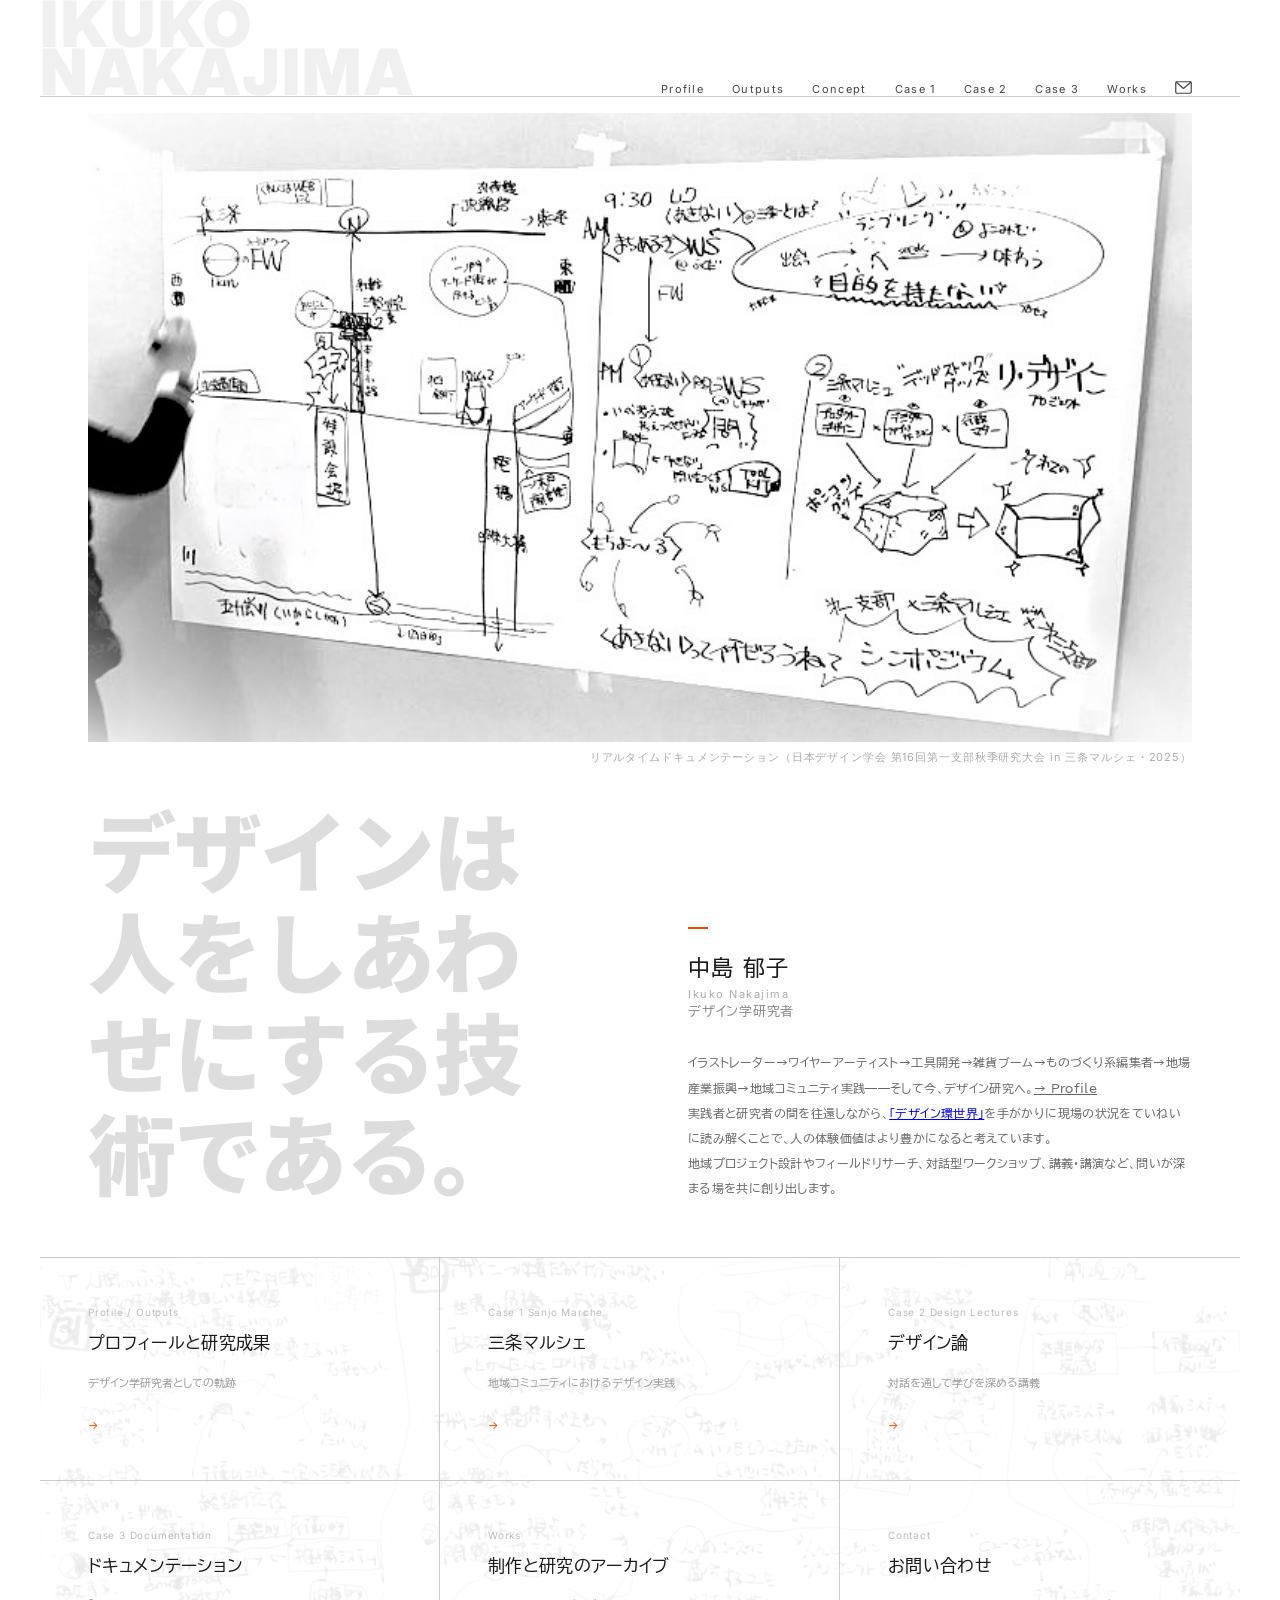
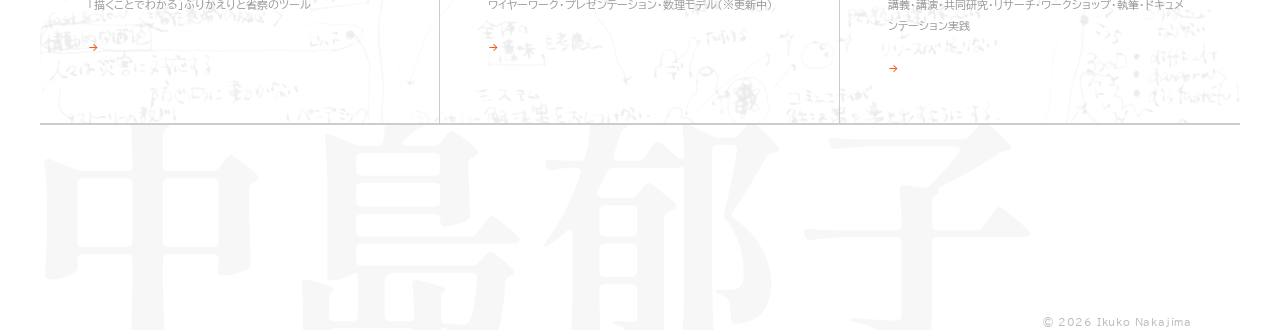
==== commit a7232288: "Add files via upload" ====
--- a/index.html
+++ b/index.html
@@ -161,22 +161,10 @@
   margin-top: 24px;
 }
 .page-wrap { position: relative; overflow: hidden; }
-.bg-sketch {
-  position: absolute;
-  bottom: 12%;
-  left: -6%;
-  width: 60%;
-  opacity: 0.15;
-  pointer-events: none;
-  mix-blend-mode: multiply;
-  z-index: 0;
-}
 </style>
 </head>
 <body>
 <div class="page-wrap">
-
-<img class="bg-sketch" src="key/IMG_5547_w.jpeg" alt="">
 
 <nav>
 <button class="hamburger" aria-label="メニュー" onclick="toggleNav(this)"><span></span><span></span><span></span></button>
@@ -218,37 +206,39 @@
 
 <div class="pages-grid">
   <a class="page-card" href="outputs.html" style="--card-bg: url(key/IMG_2172.jpeg)">
-    <div class="page-card-en">Profile</div>
-    <div class="page-card-desc">略歴・論文リストほか</div>
+    <div class="page-card-en">Profile / Outputs</div>
+    <div class="page-card-ja">プロフィールと研究成果</div>
+    <div class="page-card-desc">デザイン学研究者としての軌跡</div>
     <div class="page-card-arrow">→</div>
   </a>
   <a class="page-card" href="case1.html" style="--card-bg: url(key/DSCN5228.JPG)">
-    <div class="page-card-en">Case 1 — Sanjo Marche</div>
-    <div class="page-card-ja">事例1　三条マルシェ</div>
-    <div class="page-card-desc">地域コミュニティとともに、15年続く「お砂場」のあり方を育ててきたデザイン実践。</div>
+    <div class="page-card-en">Case 1 Sanjo Marche</div>
+    <div class="page-card-ja">三条マルシェ</div>
+    <div class="page-card-desc">地域コミュニティにおけるデザイン実践</div>
     <div class="page-card-arrow">→</div>
   </a>
   <a class="page-card" href="case2.html" style="--card-bg: url(key/IMG_6248.jpg)">
-    <div class="page-card-en">Case 2 — Design Lectures</div>
-    <div class="page-card-ja">事例2　デザイン論の講義実践</div>
-    <div class="page-card-desc">学生一人ひとりの経験と言葉をひらき、対話を通して学びを深める講義のデザイン。</div>
+    <div class="page-card-en">Case 2 Design Lectures</div>
+    <div class="page-card-ja">デザイン論</div>
+    <div class="page-card-desc">対話を通して学びを深める講義</div>
     <div class="page-card-arrow">→</div>
   </a>
   <a class="page-card" href="documentation.html" style="--card-bg: url(key/IMG_0260.jpg)">
-    <div class="page-card-en">Case 3 — Documentation</div>
-    <div class="page-card-ja">事例3　ドキュメンテーションの実践</div>
-    <div class="page-card-desc">状況を記録し、ふりかえりと省察を支えるツールとしてのドキュメンテーション。</div>
+    <div class="page-card-en">Case 3 Documentation</div>
+    <div class="page-card-ja">ドキュメンテーション</div>
+    <div class="page-card-desc">「描くことでわかる」ふりかえりと省察のツール</div>
     <div class="page-card-arrow">→</div>
   </a>
   <a class="page-card" href="project.html" style="--card-bg: url(key/DSC_0581.JPG)">
     <div class="page-card-en">Works</div>
-    <div class="page-card-desc">デザイン研究やフィールドワークから生まれた論文・登壇・ワークショップ設計などの実践をアーカイブしています。</div>
+    <div class="page-card-ja">制作と研究のアーカイブ</div>
+    <div class="page-card-desc">ワイヤーワーク・プレゼンテーション・数理モデル（※更新中）</div>
     <div class="page-card-arrow">→</div>
   </a>
   <a class="page-card" href="contact.html" style="--card-bg: url(key/IMG_1070.jpeg)">
     <div class="page-card-en">Contact</div>
     <div class="page-card-ja">お問い合わせ</div>
-    <div class="page-card-desc">講義・共同研究・ワークショップ・講演のご相談</div>
+    <div class="page-card-desc">講義・講演・共同研究・リサーチ・ワークショップ・執筆・ドキュメンテーション実践</div>
     <div class="page-card-arrow">→</div>
   </a>
 </div>
--- a/common2.css
+++ b/common2.css
@@ -13,6 +13,14 @@
 /* Variables */
 :root {
   --accent: #f04a00;
+  --line-strong: 1px solid #ccc;
+  --line-soft: 1px solid #ececec;
+  --line-accent: 2px solid #f04a00;
+  --space-xs: 8px;
+  --space-s: 16px;
+  --space-m: 24px;
+  --space-l: 48px;
+  --space-xl: 64px;
 }
 
 /* Base */
@@ -33,6 +41,7 @@
 .page-wrap,
 nav,
 .page-header,
+.statement-hero,
 .page-body,
 .concept-body,
 .contact-body,
@@ -185,26 +194,56 @@
 }
 
 /* ============================================================
-   Statement block — 全ページ共通（Profile / Documentation / Concept）
-   ============================================================ */
-.statement-block {
+   Statement hero — 全ページ共通ヒーロー部品
+   ============================================================ */
+/* キービジュアルブロック（全ページ共通） */
+.keyvisual-block {
+  max-width: 1200px;
+  margin: 32px auto 0;
+  padding: 0 48px;
+  overflow: hidden;
+}
+.keyvisual-block img {
+  width: 100%;
+  max-height: 480px;
+  object-fit: cover;
+  display: block;
+}
+
+.statement-hero-note {
+  font-family: 'Inter', sans-serif;
+  font-size: 11px;
+  font-weight: 300;
+  letter-spacing: 0.08em;
+  color: #aaa;
+  text-align: right;
+  padding: 0 48px;
+  margin: 6px 0 16px 0;
+}
+.statement-hero {
   display: grid;
-  grid-template-columns: 1fr 1fr;
-  align-items: end;
-  margin-bottom: 32px;
-}
-.statement-title {
+  grid-template-columns: minmax(0, 1.02fr) minmax(280px, 0.98fr);
+  align-items: start;
+  padding: 32px 48px 32px 48px;
+  border-bottom: 1px solid #ccc;
+  margin-bottom: 48px;
+}
+/* concept-body内のstatement-heroはフル幅表示 */
+.concept-body > .statement-hero {
+  margin-left: -48px;
+  margin-right: -48px;
+}
+.statement-hero-title {
   font-family: 'Noto Sans JP', sans-serif;
-  font-size: clamp(36px, 6vw, 80px);
+  font-size: clamp(36px, 5vw, 64px);
   font-weight: 900;
   line-height: 1.15;
   letter-spacing: -0.02em;
   color: #ddd;
-  padding: 16px 32px 16px 0;
-}
-.statement-body {
-  padding: 16px 0 16px 32px;
-  border-left: 1px solid #ccc;
+  padding-right: 40px;
+}
+.statement-hero-body {
+  padding-left: 32px;
   font-size: 13px;
   line-height: 2;
   color: #666;
@@ -220,17 +259,6 @@
   position: relative;
   overflow: hidden;
   line-height: 1;
-}
-footer::before {
-  content: '';
-  position: absolute;
-  inset: 0;
-  background-image: url(key/5050.jpeg);  /* 切替候補: url(key/IMG_5547_w.jpeg) */
-  background-size: cover;
-  background-position: center;
-  opacity: 0.12;
-  pointer-events: none;
-  z-index: 0;
 }
 .footer-name {
   padding-left: 0;
@@ -349,6 +377,9 @@
   .contact-body,
   .outputs-list { padding: 24px 16px 40px !important; }
 
+  /* Keyvisual block */
+  .keyvisual-block { padding: 0 16px !important; }
+
   /* Index — Hero */
   .hero-img-wrap { padding: 16px !important; }
   .hero-text { grid-template-columns: 1fr !important; }
@@ -376,6 +407,12 @@
   .year-block { grid-template-columns: 1fr !important; gap: 8px; }
   .year-label { font-size: 20px !important; }
 
+  /* Statement hero */
+  .statement-hero { grid-template-columns: 1fr !important; padding: 24px 16px !important; }
+  .statement-hero-title { padding-right: 0 !important; margin-bottom: 16px; }
+  .statement-hero-body { padding-left: 0 !important; border-left: none !important; }
+  .concept-body > .statement-hero { margin-left: -16px; margin-right: -16px; }
+
   /* Documentation */
   .doc-block { grid-template-columns: 1fr !important; gap: 20px; }
   .doc-cards-grid { grid-template-columns: 1fr !important; }
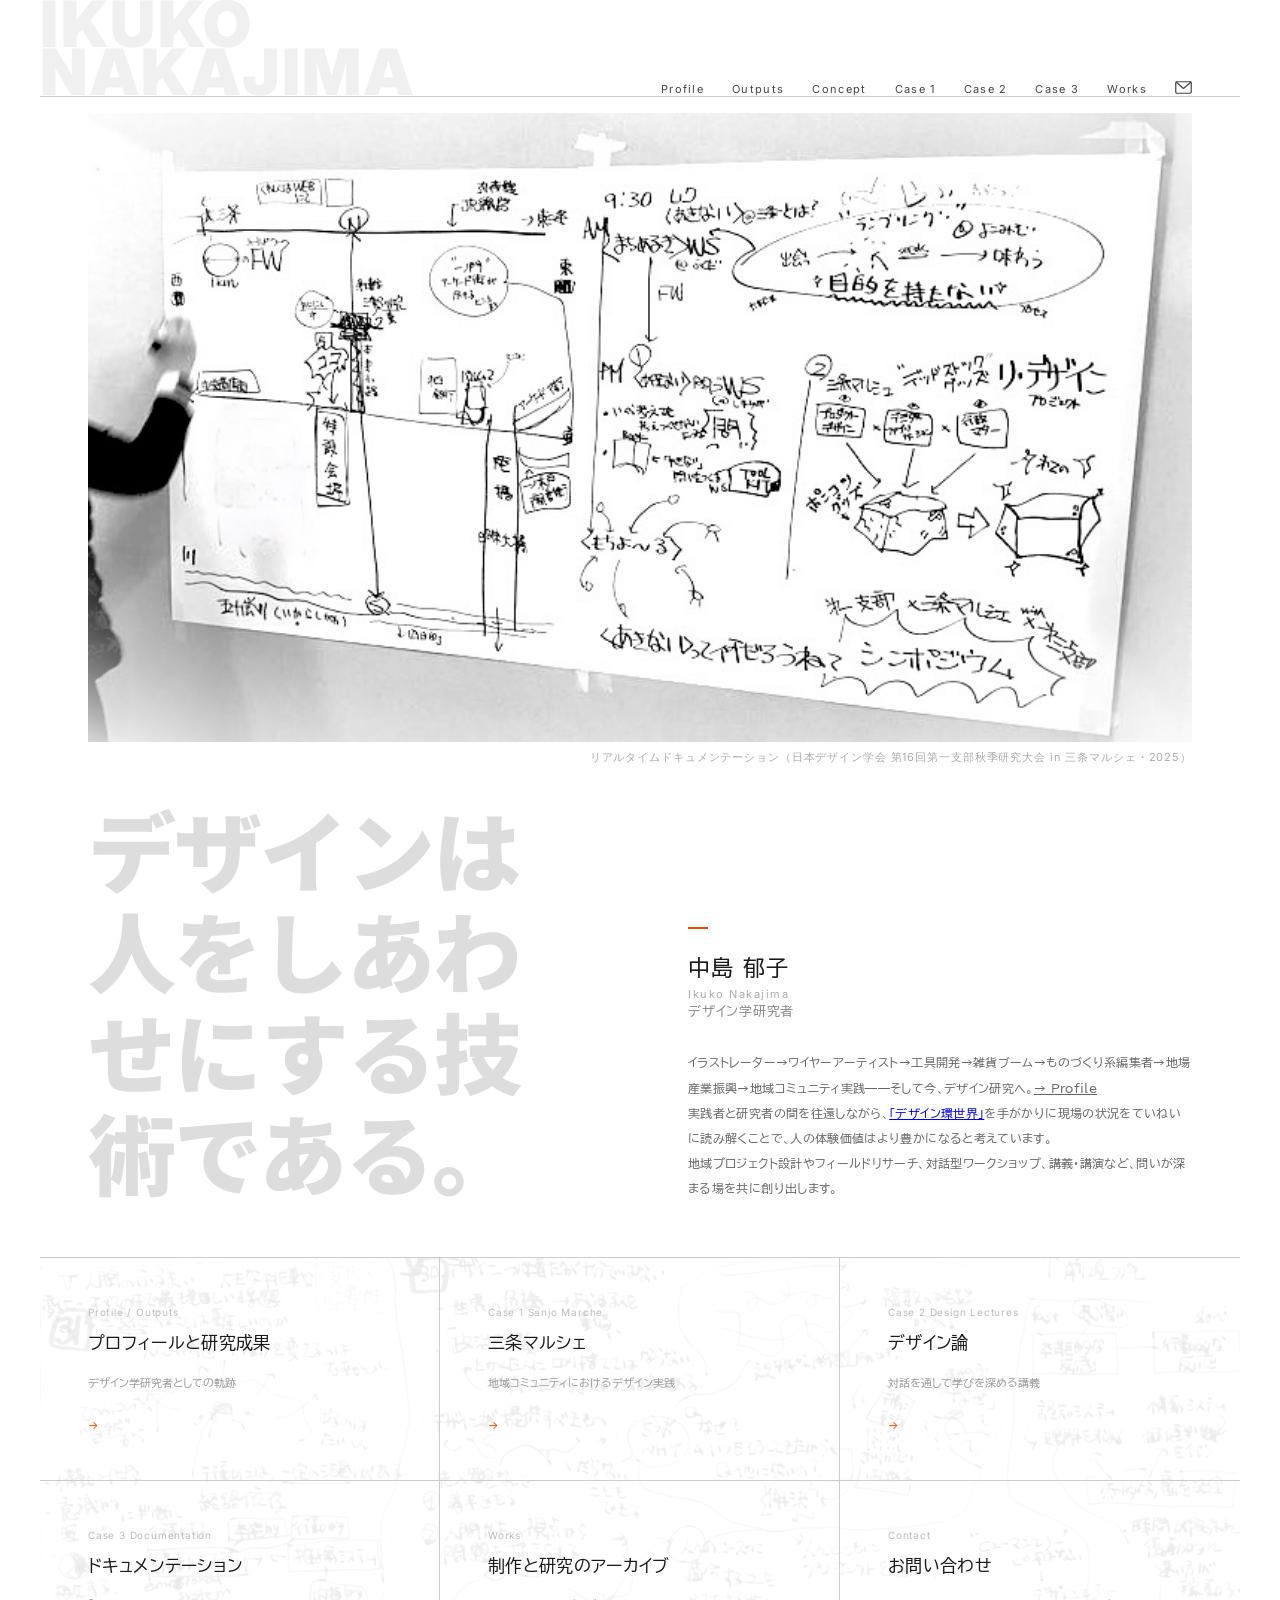
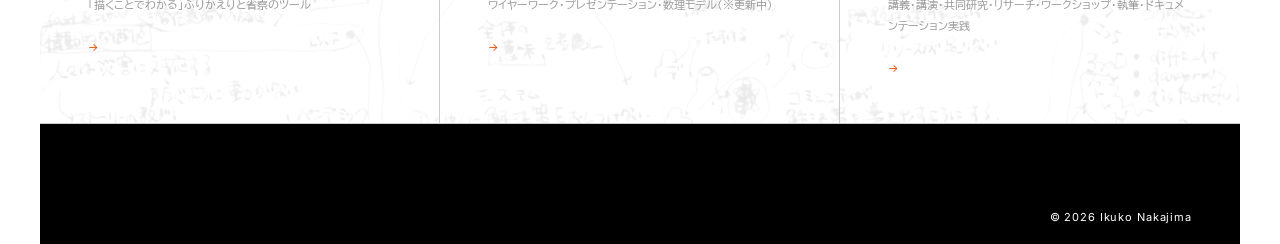
==== commit 726306a5: "Add files via upload" ====
--- a/index.html
+++ b/index.html
@@ -167,7 +167,7 @@
 <div class="page-wrap">
 
 <nav>
-<button class="hamburger" aria-label="メニュー" onclick="toggleNav(this)"><span></span><span></span><span></span></button>
+<button class="hamburger" aria-label="メニュー" onclick="toggleNav(this)"></button>
   <div class="nav-bottom">
     <a class="nav-logo" href="/">IKUKO<br>NAKAJIMA</a>
   </div>
@@ -244,7 +244,6 @@
 </div>
 
 <footer>
-  <div class="footer-name">中島郁子</div>
   <div class="footer-copy">© 2026 Ikuko Nakajima</div>
 </footer>
 
--- a/common2.css
+++ b/common2.css
@@ -254,36 +254,28 @@
    Footer
    ============================================================ */
 footer {
-  border-top: 1px solid #ccc;
-  padding: 0;
-  position: relative;
-  overflow: hidden;
-  line-height: 1;
-}
-.footer-name {
-  padding-left: 0;
-  margin-left: -0.08em;
-  font-family: 'Shippori Mincho B1', serif;
-  font-size: clamp(80px, 20vw, 280px);
-  font-weight: 800;
-  color: rgba(0,0,0,0.03);
-  display: block;
-  white-space: nowrap;
-  line-height: 0.85;
-  pointer-events: none;
-  margin-top: -0.05em;
-  max-width: 100%;
-  overflow: hidden;
-}
+  background-color: #000;
+  background-image: linear-gradient(rgba(0,0,0,0.55), rgba(0,0,0,0.55)), url('./key/IMG_0177B.jpeg');
+  background-size: cover;
+  background-position: center;
+  padding: 20px 48px;
+  text-align: right;
+  min-height: clamp(60px, 10vw, 120px);
+  display: flex;
+  align-items: flex-end;
+  justify-content: flex-end;
+}
+
 .footer-copy {
-  font-family: 'BIZ UDPGothic', sans-serif;
-  font-size: 10px;
+  font-family: 'Inter', sans-serif;
+  font-size: 11px;
   font-weight: 400;
-  color: #bbb;
+  color: #fff;
   letter-spacing: 0.08em;
-  position: absolute;
-  right: 48px;
-  bottom: 0.3em;
+}
+
+footer a {
+  color: inherit;
 }
 
 /* ============================================================
